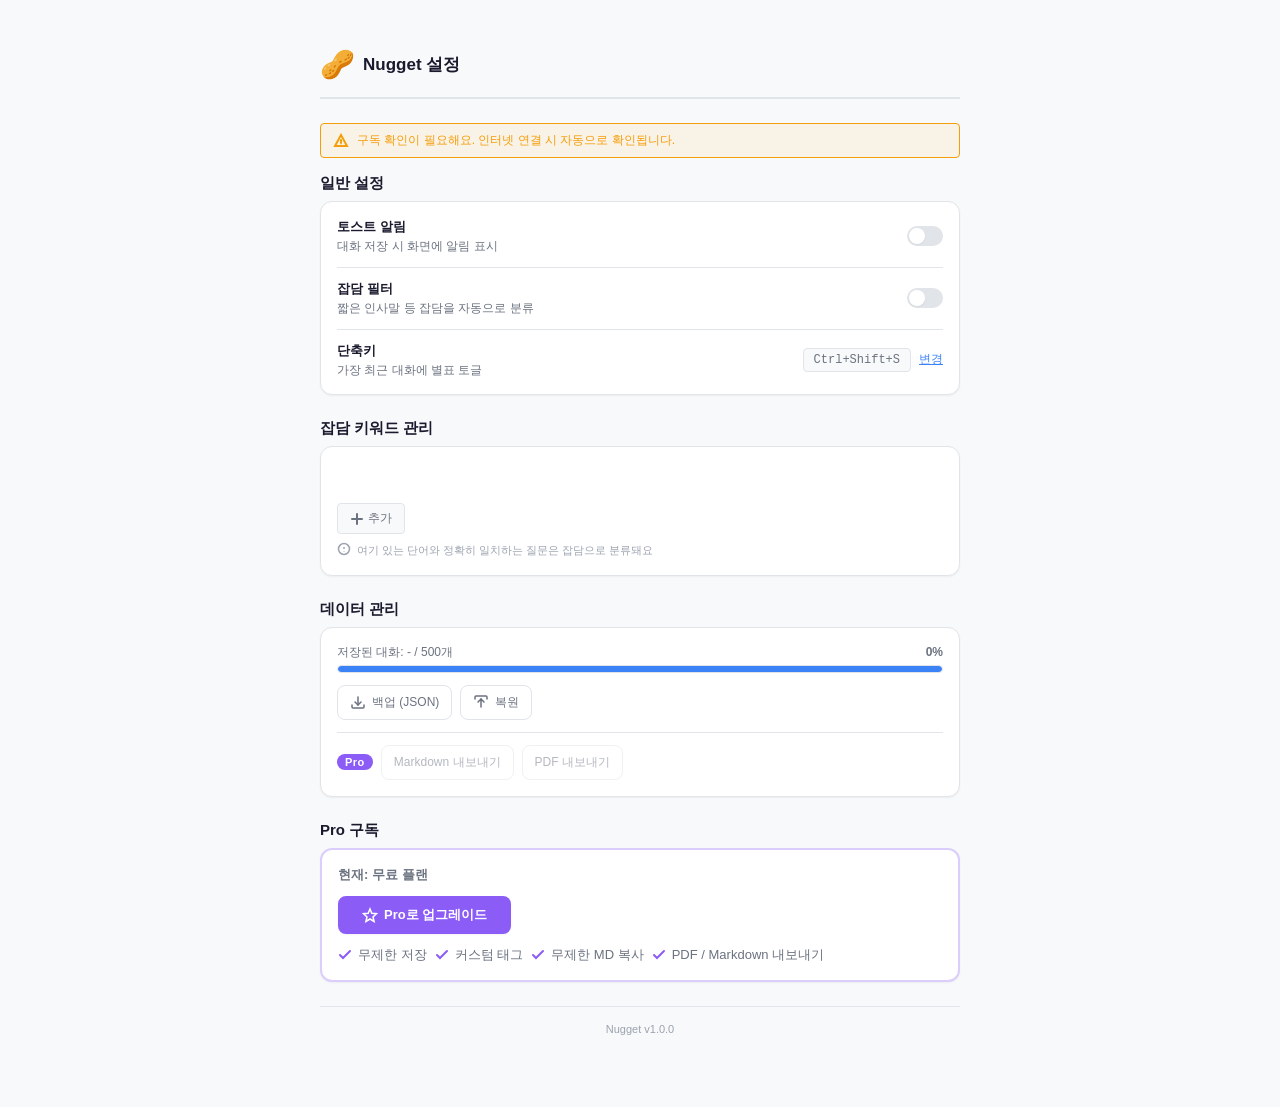
==== nugget/src/options/options.html @ 33e64e1b "DO 3단계 (Backend): Service Worker + Content Scripts + 유틸리티 구현 완료 - nugget/manifest.json: MV3 설정, 권한, " ====
<!DOCTYPE html>
<html lang="ko">
<head>
  <meta charset="UTF-8" />
  <meta name="viewport" content="width=device-width, initial-scale=1.0" />
  <title>Nugget 설정</title>
  <link rel="stylesheet" href="options.css" />
</head>
<body>

  <div class="options-container">

    <!-- 헤더 -->
    <header class="options-header">
      <span class="options-header__icon" aria-hidden="true">🥜</span>
      <h1 class="options-header__title">Nugget 설정</h1>
    </header>

    <!-- Pro 오프라인 배너 (AC-24a) -->
    <div id="pro-verify-banner" class="pro-verify-banner" hidden role="alert">
      <svg width="16" height="16" viewBox="0 0 16 16" fill="none" stroke="currentColor" stroke-width="2" stroke-linecap="round" aria-hidden="true">
        <path d="M8 2L14 13H2L8 2Z"/>
        <line x1="8" y1="7" x2="8" y2="10"/>
        <circle cx="8" cy="12" r="0.5" fill="currentColor" stroke="none"/>
      </svg>
      구독 확인이 필요해요. 인터넷 연결 시 자동으로 확인됩니다.
    </div>

    <!-- ① 일반 설정 -->
    <section class="settings-section" aria-label="일반 설정">
      <h2 class="settings-section__title">일반 설정</h2>
      <div class="settings-card">

        <div class="settings-row">
          <div class="settings-row__label">
            <span class="settings-row__title">토스트 알림</span>
            <span class="settings-row__desc">대화 저장 시 화면에 알림 표시</span>
          </div>
          <label class="toggle-switch" aria-label="토스트 알림 켜기/끄기">
            <input type="checkbox" id="toggle-toast" role="switch" />
            <span class="toggle-switch__track"></span>
          </label>
        </div>

        <div class="settings-divider" aria-hidden="true"></div>

        <div class="settings-row">
          <div class="settings-row__label">
            <span class="settings-row__title">잡담 필터</span>
            <span class="settings-row__desc">짧은 인사말 등 잡담을 자동으로 분류</span>
          </div>
          <label class="toggle-switch" aria-label="잡담 필터 켜기/끄기">
            <input type="checkbox" id="toggle-junk-filter" role="switch" />
            <span class="toggle-switch__track"></span>
          </label>
        </div>

        <div class="settings-divider" aria-hidden="true"></div>

        <div class="settings-row">
          <div class="settings-row__label">
            <span class="settings-row__title">단축키</span>
            <span class="settings-row__desc">가장 최근 대화에 별표 토글</span>
          </div>
          <div class="settings-row__right">
            <kbd class="shortcut-chip" id="shortcut-display">Ctrl+Shift+S</kbd>
            <button class="btn-text-link" id="btn-change-shortcut" title="단축키 변경">변경</button>
          </div>
        </div>

      </div>
    </section>

    <!-- ② 잡담 키워드 관리 (AC-6) -->
    <section class="settings-section" aria-label="잡담 키워드 관리">
      <h2 class="settings-section__title">잡담 키워드 관리</h2>
      <div class="settings-card">
        <div class="keywords-container" id="keywords-container" aria-label="잡담 키워드 목록">
          <!-- 키워드 칩들이 여기에 동적 렌더링 -->
        </div>
        <div class="keywords-add-row">
          <input
            type="text"
            id="keyword-input"
            class="keyword-input"
            placeholder="새 키워드 추가..."
            maxlength="30"
            aria-label="새 잡담 키워드"
            hidden
          />
          <button class="btn-add-keyword" id="btn-add-keyword" aria-label="키워드 추가">
            <svg width="14" height="14" viewBox="0 0 14 14" fill="none" stroke="currentColor" stroke-width="2" stroke-linecap="round" aria-hidden="true">
              <line x1="7" y1="2" x2="7" y2="12"/>
              <line x1="2" y1="7" x2="12" y2="7"/>
            </svg>
            추가
          </button>
        </div>
        <p class="settings-hint">
          <svg width="14" height="14" viewBox="0 0 14 14" fill="none" stroke="currentColor" stroke-width="1.5" aria-hidden="true">
            <circle cx="7" cy="7" r="5.5"/>
            <line x1="7" y1="5" x2="7" y2="7"/>
            <circle cx="7" cy="9.5" r="0.5" fill="currentColor" stroke="none"/>
          </svg>
          여기 있는 단어와 정확히 일치하는 질문은 잡담으로 분류돼요
        </p>
      </div>
    </section>

    <!-- ③ 데이터 관리 (AC-17, AC-18) -->
    <section class="settings-section" aria-label="데이터 관리">
      <h2 class="settings-section__title">데이터 관리</h2>
      <div class="settings-card">
        <!-- 저장 현황 -->
        <div class="storage-info">
          <div class="storage-info__header">
            <span class="storage-info__count" id="storage-count">저장된 대화: - / 500개</span>
            <span class="storage-info__percent" id="storage-percent">0%</span>
          </div>
          <div class="progress-bar" role="progressbar" aria-valuenow="0" aria-valuemin="0" aria-valuemax="100" id="storage-progress-bar">
            <div class="progress-bar__fill" id="storage-progress-fill"></div>
          </div>
        </div>

        <!-- 백업/복원 버튼 -->
        <div class="data-buttons">
          <button class="btn-secondary" id="btn-export-json">
            <svg width="16" height="16" viewBox="0 0 16 16" fill="none" stroke="currentColor" stroke-width="1.5" stroke-linecap="round" aria-hidden="true">
              <path d="M2 11v2a1 1 0 001 1h10a1 1 0 001-1v-2"/>
              <polyline points="5,8 8,11 11,8"/>
              <line x1="8" y1="3" x2="8" y2="11"/>
            </svg>
            백업 (JSON)
          </button>
          <button class="btn-secondary" id="btn-import-json">
            <svg width="16" height="16" viewBox="0 0 16 16" fill="none" stroke="currentColor" stroke-width="1.5" stroke-linecap="round" aria-hidden="true">
              <path d="M2 5v-2a1 1 0 011-1h10a1 1 0 011 1v2"/>
              <polyline points="5,8 8,5 11,8"/>
              <line x1="8" y1="5" x2="8" y2="13"/>
            </svg>
            복원
          </button>
        </div>

        <!-- Pro 전용 내보내기 -->
        <div class="pro-export-row">
          <span class="pro-label">Pro</span>
          <button class="btn-secondary btn-secondary--pro" id="btn-export-md" disabled>
            Markdown 내보내기
          </button>
          <button class="btn-secondary btn-secondary--pro" id="btn-export-pdf" disabled>
            PDF 내보내기
          </button>
        </div>
      </div>
    </section>

    <!-- ④ Pro 구독 (AC-22) -->
    <section class="settings-section" aria-label="Pro 구독">
      <h2 class="settings-section__title">Pro 구독</h2>
      <div class="settings-card pro-card">
        <div class="pro-status" id="pro-status">
          <span class="pro-status__plan" id="pro-plan-label">현재: 무료 플랜</span>
        </div>
        <!-- 무료 사용자에게 표시 -->
        <div id="upgrade-section">
          <button class="btn-pro-upgrade" id="btn-pro-upgrade">
            <svg width="16" height="16" viewBox="0 0 16 16" fill="none" stroke="currentColor" stroke-width="1.5" aria-hidden="true">
              <polygon points="8,2 9.8,6.2 14.5,6.7 11,9.9 12.1,14.5 8,12 3.9,14.5 5,9.9 1.5,6.7 6.2,6.2"/>
            </svg>
            Pro로 업그레이드
          </button>
          <ul class="pro-benefits">
            <li class="pro-benefit-item">
              <svg width="14" height="14" viewBox="0 0 14 14" fill="none" stroke="var(--color-pro)" stroke-width="2" stroke-linecap="round" aria-hidden="true"><polyline points="2,7 5,10 12,3"/></svg>
              무제한 저장
            </li>
            <li class="pro-benefit-item">
              <svg width="14" height="14" viewBox="0 0 14 14" fill="none" stroke="var(--color-pro)" stroke-width="2" stroke-linecap="round" aria-hidden="true"><polyline points="2,7 5,10 12,3"/></svg>
              커스텀 태그
            </li>
            <li class="pro-benefit-item">
              <svg width="14" height="14" viewBox="0 0 14 14" fill="none" stroke="var(--color-pro)" stroke-width="2" stroke-linecap="round" aria-hidden="true"><polyline points="2,7 5,10 12,3"/></svg>
              무제한 MD 복사
            </li>
            <li class="pro-benefit-item">
              <svg width="14" height="14" viewBox="0 0 14 14" fill="none" stroke="var(--color-pro)" stroke-width="2" stroke-linecap="round" aria-hidden="true"><polyline points="2,7 5,10 12,3"/></svg>
              PDF / Markdown 내보내기
            </li>
          </ul>
        </div>
        <!-- Pro 사용자에게 표시 -->
        <div id="pro-active-section" hidden>
          <p class="pro-active-msg">
            <svg width="16" height="16" viewBox="0 0 16 16" fill="none" stroke="var(--color-pro)" stroke-width="2" stroke-linecap="round" aria-hidden="true"><polyline points="3,8 6,12 13,4"/></svg>
            Pro 구독이 활성 상태예요. 모든 기능을 제한 없이 사용할 수 있어요.
          </p>
        </div>
      </div>
    </section>

    <!-- 버전 정보 -->
    <footer class="options-footer">
      <span id="version-info">Nugget v1.0.0</span>
    </footer>

  </div>

  <!-- 숨겨진 파일 입력 (복원용) -->
  <input type="file" id="import-file-input" accept=".json" hidden aria-hidden="true" />

  <!-- 인앱 토스트 -->
  <div id="options-toast" class="options-toast" hidden role="status" aria-live="polite"></div>

  <!-- 모달: 파일 에러 -->
  <div id="modal-overlay" class="modal-overlay" hidden>
    <div class="modal" role="dialog" aria-modal="true" aria-labelledby="modal-title">
      <h2 id="modal-title" class="modal__title">파일을 읽을 수 없어요</h2>
      <p class="modal__body" id="modal-body">Nugget JSON 백업 파일인지 확인해 주세요.</p>
      <div class="modal__actions">
        <button class="btn-primary" id="btn-modal-close">확인</button>
      </div>
    </div>
  </div>

  <script src="options.js"></script>
</body>
</html>
---- nugget/src/options/options.css ----
/* =============================================
   Nugget Options CSS
   ui_design.md 기반 구현
   ============================================= */

:root {
  --nugget-primary: #F5A623;
  --nugget-primary-dark: #D4891A;
  --nugget-primary-light: #FFF3DC;
  --color-claude: #7C3AED;
  --color-chatgpt: #10A37F;
  --color-gemini: #4285F4;
  --bg-primary: #FFFFFF;
  --bg-surface: #F8F9FA;
  --bg-surface-hover: #F1F3F5;
  --border-default: #E1E4E8;
  --text-primary: #1A1A2E;
  --text-secondary: #6B7280;
  --text-tertiary: #9CA3AF;
  --color-success: #22C55E;
  --color-warning: #F59E0B;
  --color-error: #EF4444;
  --color-info: #3B82F6;
  --color-pro: #8B5CF6;
  --space-xs: 4px;
  --space-sm: 8px;
  --space-md: 12px;
  --space-lg: 16px;
  --space-xl: 24px;
  --space-2xl: 32px;
  --radius-sm: 4px;
  --radius-md: 8px;
  --radius-lg: 12px;
  --radius-full: 9999px;
  --font-family: -apple-system, BlinkMacSystemFont, 'Segoe UI', Roboto, sans-serif;
  --font-size-xs: 11px;
  --font-size-sm: 12px;
  --font-size-md: 13px;
  --font-size-lg: 15px;
  --font-size-xl: 17px;
  --shadow-sm: 0 1px 2px rgba(0,0,0,0.05);
  --shadow-md: 0 2px 8px rgba(0,0,0,0.1);
  --shadow-lg: 0 4px 16px rgba(0,0,0,0.12);
  --transition-fast: 150ms ease;
  --transition-normal: 250ms ease;
}

@media (prefers-reduced-motion: reduce) {
  *, *::before, *::after {
    animation-duration: 0.01ms !important;
    transition-duration: 0.01ms !important;
  }
}

*, *::before, *::after {
  box-sizing: border-box;
  margin: 0;
  padding: 0;
}

body {
  font-family: var(--font-family);
  font-size: var(--font-size-md);
  color: var(--text-primary);
  background: var(--bg-surface);
  min-height: 100vh;
  padding: var(--space-lg);
}

:focus-visible {
  outline: 2px solid var(--nugget-primary);
  outline-offset: 2px;
}

/* =============================================
   컨테이너
   ============================================= */

.options-container {
  width: 100%;
  max-width: 640px;
  margin: 0 auto;
  padding-bottom: var(--space-xl);
}

@media (min-width: 768px) {
  body {
    padding: var(--space-2xl);
  }
}

@media (min-width: 1024px) {
  body {
    padding: 48px;
  }
}

/* =============================================
   헤더
   ============================================= */

.options-header {
  display: flex;
  align-items: center;
  gap: var(--space-sm);
  margin-bottom: var(--space-xl);
  padding-bottom: var(--space-lg);
  border-bottom: 2px solid var(--border-default);
}

.options-header__icon {
  font-size: 28px;
}

.options-header__title {
  font-size: var(--font-size-xl);
  font-weight: 700;
  color: var(--text-primary);
}

/* =============================================
   Pro 오프라인 배너 (AC-24a)
   ============================================= */

.pro-verify-banner {
  display: flex;
  align-items: center;
  gap: var(--space-sm);
  background: rgba(245, 158, 11, 0.08);
  border: 1px solid var(--color-warning);
  border-radius: var(--radius-sm);
  padding: var(--space-sm) var(--space-md);
  margin-bottom: var(--space-lg);
  font-size: var(--font-size-sm);
  color: var(--color-warning);
}

/* =============================================
   섹션
   ============================================= */

.settings-section {
  margin-bottom: var(--space-xl);
}

.settings-section__title {
  font-size: var(--font-size-lg);
  font-weight: 600;
  color: var(--text-primary);
  margin-bottom: var(--space-sm);
}

.settings-card {
  background: var(--bg-primary);
  border: 1px solid var(--border-default);
  border-radius: var(--radius-lg);
  box-shadow: var(--shadow-sm);
  padding: var(--space-lg);
}

.settings-divider {
  height: 1px;
  background: var(--border-default);
  margin: var(--space-md) 0;
}

/* =============================================
   설정 행
   ============================================= */

.settings-row {
  display: flex;
  align-items: center;
  justify-content: space-between;
  gap: var(--space-md);
}

.settings-row__label {
  flex: 1;
  min-width: 0;
}

.settings-row__title {
  display: block;
  font-size: var(--font-size-md);
  font-weight: 600;
  color: var(--text-primary);
  margin-bottom: 2px;
}

.settings-row__desc {
  display: block;
  font-size: var(--font-size-sm);
  color: var(--text-secondary);
  line-height: 1.4;
}

.settings-row__right {
  display: flex;
  align-items: center;
  gap: var(--space-sm);
  flex-shrink: 0;
}

/* =============================================
   토글 스위치 (ui_design.md 7.2)
   ============================================= */

.toggle-switch {
  position: relative;
  display: inline-block;
  width: 36px;
  height: 20px;
  cursor: pointer;
  flex-shrink: 0;
}

.toggle-switch input {
  opacity: 0;
  width: 0;
  height: 0;
  position: absolute;
}

.toggle-switch__track {
  position: absolute;
  inset: 0;
  background: var(--border-default);
  border-radius: var(--radius-full);
  transition: background var(--transition-fast);
}

.toggle-switch__track::after {
  content: '';
  position: absolute;
  width: 16px;
  height: 16px;
  left: 2px;
  top: 2px;
  background: white;
  border-radius: 50%;
  box-shadow: var(--shadow-sm);
  transition: transform var(--transition-fast);
}

.toggle-switch input:checked + .toggle-switch__track {
  background: var(--nugget-primary);
}

.toggle-switch input:checked + .toggle-switch__track::after {
  transform: translateX(16px);
}

/* 포커스 링 */
.toggle-switch input:focus-visible + .toggle-switch__track {
  outline: 2px solid var(--nugget-primary);
  outline-offset: 2px;
}

/* =============================================
   단축키 표시
   ============================================= */

.shortcut-chip {
  display: inline-flex;
  align-items: center;
  padding: 4px 10px;
  border: 1px solid var(--border-default);
  border-radius: var(--radius-sm);
  background: var(--bg-surface);
  font-family: monospace;
  font-size: var(--font-size-sm);
  color: var(--text-secondary);
}

.btn-text-link {
  background: none;
  border: none;
  color: var(--color-info);
  font-size: var(--font-size-sm);
  font-family: var(--font-family);
  cursor: pointer;
  text-decoration: underline;
}

.btn-text-link:hover {
  color: #1d4ed8;
}

/* =============================================
   잡담 키워드 관리 (AC-6)
   ============================================= */

.keywords-container {
  display: flex;
  flex-wrap: wrap;
  gap: 6px;
  margin-bottom: var(--space-sm);
  min-height: 32px;
}

.keyword-chip {
  display: inline-flex;
  align-items: center;
  gap: 4px;
  padding: 4px 10px;
  border: 1px solid var(--border-default);
  border-radius: var(--radius-full);
  background: var(--bg-surface);
  color: var(--text-secondary);
  font-size: var(--font-size-xs);
  font-weight: 500;
  font-family: var(--font-family);
  transition: all var(--transition-fast);
}

.keyword-chip:hover {
  border-color: var(--color-error);
  color: var(--color-error);
}

.keyword-chip__delete {
  display: none;
  background: none;
  border: none;
  padding: 0;
  cursor: pointer;
  color: inherit;
  line-height: 0;
}

.keyword-chip:hover .keyword-chip__delete {
  display: inline-flex;
}

.keywords-add-row {
  display: flex;
  align-items: center;
  gap: var(--space-sm);
  margin-bottom: var(--space-sm);
}

.keyword-input {
  flex: 1;
  border: 1px solid var(--border-default);
  border-radius: var(--radius-sm);
  padding: 6px var(--space-sm);
  font-size: var(--font-size-sm);
  font-family: var(--font-family);
  color: var(--text-primary);
  background: var(--bg-surface);
  outline: none;
  transition: border-color var(--transition-fast);
}

.keyword-input:focus {
  border-color: var(--nugget-primary);
}

.btn-add-keyword {
  display: inline-flex;
  align-items: center;
  gap: 4px;
  padding: 6px var(--space-md);
  border: 1px solid var(--border-default);
  border-radius: var(--radius-sm);
  background: var(--bg-surface);
  color: var(--text-secondary);
  font-size: var(--font-size-sm);
  font-family: var(--font-family);
  cursor: pointer;
  transition: all var(--transition-fast);
}

.btn-add-keyword:hover {
  border-color: var(--nugget-primary);
  color: var(--nugget-primary-dark);
  background: var(--nugget-primary-light);
}

.settings-hint {
  display: flex;
  align-items: flex-start;
  gap: 6px;
  font-size: var(--font-size-xs);
  color: var(--text-tertiary);
  line-height: 1.5;
}

/* =============================================
   데이터 관리
   ============================================= */

.storage-info {
  margin-bottom: var(--space-md);
}

.storage-info__header {
  display: flex;
  justify-content: space-between;
  align-items: baseline;
  margin-bottom: var(--space-xs);
}

.storage-info__count {
  font-size: var(--font-size-sm);
  color: var(--text-secondary);
}

.storage-info__percent {
  font-size: var(--font-size-sm);
  font-weight: 600;
  color: var(--text-secondary);
}

/* 프로그레스 바 (ui_design.md 3.2.3) */
.progress-bar {
  height: 8px;
  border-radius: var(--radius-full);
  background: var(--bg-surface);
  border: 1px solid var(--border-default);
  overflow: hidden;
}

.progress-bar__fill {
  height: 100%;
  border-radius: var(--radius-full);
  background: var(--color-info);
  transition: width var(--transition-normal), background var(--transition-normal);
}

/* 0~79%: info, 80~99%: warning, 100%: error */
.progress-bar__fill--warning { background: var(--color-warning); }
.progress-bar__fill--error   { background: var(--color-error); }

.data-buttons {
  display: flex;
  gap: var(--space-sm);
  flex-wrap: wrap;
  margin-bottom: var(--space-md);
}

.pro-export-row {
  display: flex;
  align-items: center;
  gap: var(--space-sm);
  flex-wrap: wrap;
  padding-top: var(--space-md);
  border-top: 1px solid var(--border-default);
}

.pro-label {
  display: inline-flex;
  align-items: center;
  padding: 2px 8px;
  border-radius: var(--radius-full);
  background: var(--color-pro);
  color: white;
  font-size: var(--font-size-xs);
  font-weight: 700;
  letter-spacing: 0.5px;
}

/* =============================================
   버튼
   ============================================= */

.btn-secondary {
  display: inline-flex;
  align-items: center;
  gap: 6px;
  padding: 8px var(--space-md);
  border: 1px solid var(--border-default);
  border-radius: var(--radius-md);
  background: var(--bg-primary);
  color: var(--text-secondary);
  font-size: var(--font-size-sm);
  font-family: var(--font-family);
  cursor: pointer;
  transition: all var(--transition-fast);
}

.btn-secondary:hover:not(:disabled) {
  border-color: var(--text-secondary);
  color: var(--text-primary);
  background: var(--bg-surface);
}

.btn-secondary:disabled {
  opacity: 0.5;
  cursor: not-allowed;
}

.btn-secondary--pro:not(:disabled) {
  border-color: rgba(139, 92, 246, 0.4);
  color: var(--color-pro);
}

.btn-secondary--pro:not(:disabled):hover {
  background: rgba(139, 92, 246, 0.05);
  border-color: var(--color-pro);
}

.btn-primary {
  padding: 8px var(--space-lg);
  border: none;
  border-radius: var(--radius-md);
  background: var(--nugget-primary);
  color: white;
  font-size: var(--font-size-md);
  font-weight: 600;
  font-family: var(--font-family);
  cursor: pointer;
  transition: filter var(--transition-fast);
}

.btn-primary:hover {
  filter: brightness(0.95);
}

/* =============================================
   Pro 구독 카드
   ============================================= */

.pro-card {
  border: 2px solid rgba(139, 92, 246, 0.3);
}

.pro-status {
  margin-bottom: var(--space-md);
}

.pro-status__plan {
  font-size: var(--font-size-md);
  font-weight: 600;
  color: var(--text-secondary);
}

.pro-status__plan.is-pro {
  color: var(--color-pro);
}

.btn-pro-upgrade {
  display: inline-flex;
  align-items: center;
  gap: 6px;
  padding: 10px var(--space-xl);
  border: none;
  border-radius: var(--radius-md);
  background: var(--color-pro);
  color: white;
  font-size: var(--font-size-md);
  font-weight: 600;
  font-family: var(--font-family);
  cursor: pointer;
  box-shadow: var(--shadow-sm);
  transition: filter var(--transition-fast);
  margin-bottom: var(--space-md);
}

.btn-pro-upgrade:hover {
  filter: brightness(0.95);
}

.pro-benefits {
  list-style: none;
  display: flex;
  flex-wrap: wrap;
  gap: var(--space-sm);
}

.pro-benefit-item {
  display: flex;
  align-items: center;
  gap: 6px;
  font-size: var(--font-size-md);
  color: var(--text-secondary);
}

.pro-active-msg {
  display: flex;
  align-items: center;
  gap: var(--space-sm);
  font-size: var(--font-size-md);
  color: var(--color-pro);
  font-weight: 500;
}

/* =============================================
   Footer
   ============================================= */

.options-footer {
  text-align: center;
  color: var(--text-tertiary);
  font-size: var(--font-size-xs);
  padding-top: var(--space-lg);
  border-top: 1px solid var(--border-default);
}

/* =============================================
   토스트
   ============================================= */

.options-toast {
  position: fixed;
  bottom: 24px;
  left: 50%;
  transform: translateX(-50%);
  padding: var(--space-sm) var(--space-lg);
  border-radius: var(--radius-full);
  background: var(--color-success);
  color: white;
  font-size: var(--font-size-md);
  font-weight: 500;
  box-shadow: var(--shadow-md);
  z-index: 200;
  white-space: nowrap;
  pointer-events: none;
  opacity: 0;
  transition: opacity var(--transition-normal);
}

.options-toast.show {
  opacity: 1;
}

.options-toast.toast-error {
  background: var(--color-error);
}

/* =============================================
   모달
   ============================================= */

.modal-overlay {
  position: fixed;
  inset: 0;
  background: rgba(0, 0, 0, 0.4);
  display: flex;
  align-items: center;
  justify-content: center;
  z-index: 500;
  animation: fadeInOverlay 200ms ease;
}

.modal-overlay[hidden] {
  display: none;
}

@keyframes fadeInOverlay {
  from { opacity: 0; }
  to { opacity: 1; }
}

.modal {
  background: var(--bg-primary);
  border-radius: var(--radius-lg);
  box-shadow: var(--shadow-lg);
  width: 480px;
  max-width: calc(100vw - var(--space-xl));
  padding: var(--space-xl);
  animation: scaleInModal 200ms ease;
}

@keyframes scaleInModal {
  from { transform: scale(0.95); opacity: 0; }
  to { transform: scale(1); opacity: 1; }
}

.modal__title {
  font-size: var(--font-size-lg);
  font-weight: 700;
  color: var(--text-primary);
  margin-bottom: var(--space-sm);
}

.modal__body {
  font-size: var(--font-size-md);
  color: var(--text-secondary);
  line-height: 1.5;
  margin-bottom: var(--space-lg);
}

.modal__actions {
  display: flex;
  justify-content: flex-end;
}

/* 스피너 */
.spinner {
  display: inline-block;
  width: 14px;
  height: 14px;
  border: 2px solid rgba(255,255,255,0.3);
  border-top-color: currentColor;
  border-radius: 50%;
  animation: spin 0.6s linear infinite;
}

@keyframes spin {
  to { transform: rotate(360deg); }
}
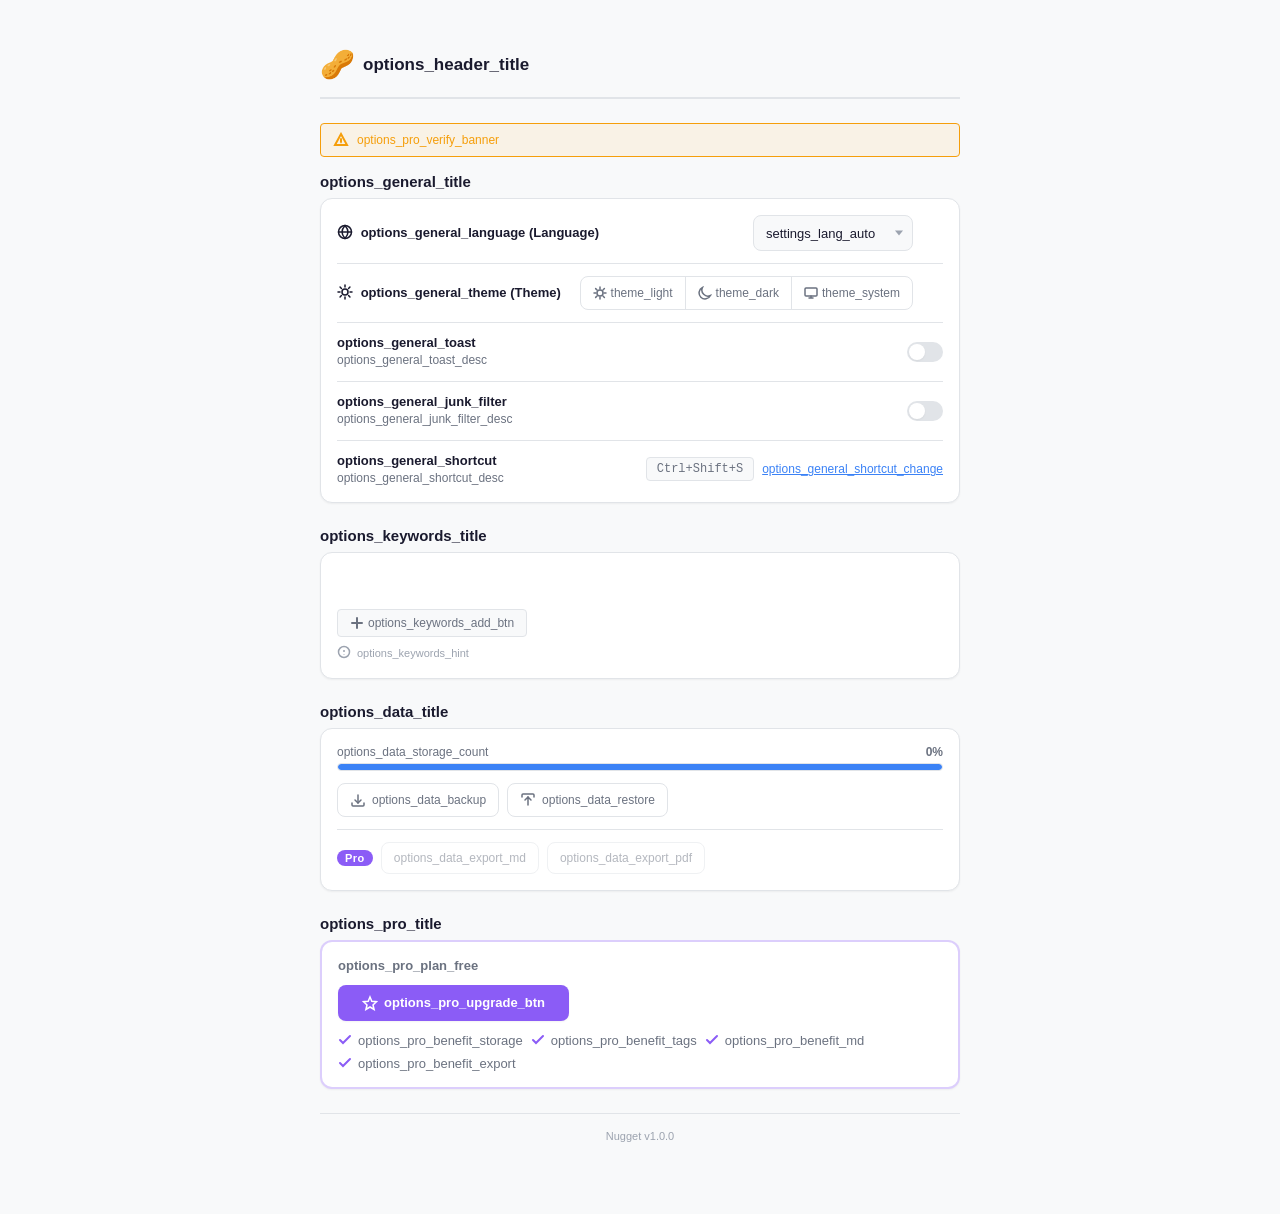
==== commit 546fa209: "DO 2단계 (진행중): Backend + Frontend v1.1 추가 변경사항 - background.js: API_CAPTURE, 원격 셀렉터, i18n/theme 설정 핸들" ====
--- a/nugget/src/options/options.html
+++ b/nugget/src/options/options.html
@@ -13,7 +13,7 @@
     <!-- 헤더 -->
     <header class="options-header">
       <span class="options-header__icon" aria-hidden="true">🥜</span>
-      <h1 class="options-header__title">Nugget 설정</h1>
+      <h1 class="options-header__title" data-i18n="options_header_title">Nugget 설정</h1>
     </header>
 
     <!-- Pro 오프라인 배너 (AC-24a) -->
@@ -23,20 +23,91 @@
         <line x1="8" y1="7" x2="8" y2="10"/>
         <circle cx="8" cy="12" r="0.5" fill="currentColor" stroke="none"/>
       </svg>
-      구독 확인이 필요해요. 인터넷 연결 시 자동으로 확인됩니다.
+      <span data-i18n="options_pro_verify_banner">구독 확인이 필요해요. 인터넷 연결 시 자동으로 확인됩니다.</span>
     </div>
 
     <!-- ① 일반 설정 -->
-    <section class="settings-section" aria-label="일반 설정">
-      <h2 class="settings-section__title">일반 설정</h2>
+    <section class="settings-section" data-i18n-aria="options_general_title" aria-label="일반 설정">
+      <h2 class="settings-section__title" data-i18n="options_general_title">일반 설정</h2>
       <div class="settings-card">
 
+        <!-- [v1.1] 언어 선택 -->
+        <div class="settings-row" id="row-language">
+          <div class="settings-row__label">
+            <span class="settings-row__title">
+              <svg width="16" height="16" viewBox="0 0 16 16" fill="none" stroke="currentColor" stroke-width="1.5" stroke-linecap="round" aria-hidden="true" style="vertical-align:-3px;margin-right:4px;">
+                <circle cx="8" cy="8" r="6.5"/>
+                <path d="M8 1.5C8 1.5 5 5 5 8s3 6.5 3 6.5M8 1.5C8 1.5 11 5 11 8s-3 6.5-3 6.5M1.5 8h13"/>
+              </svg>
+              <span data-i18n="options_general_language">언어</span>
+              <span class="setting-label__sub">(Language)</span>
+            </span>
+          </div>
+          <div class="settings-row__right" style="display:flex;align-items:center;gap:8px;">
+            <div class="language-select-wrap">
+              <select id="select-language" class="language-select" aria-label="언어 선택">
+                <option value="auto" data-i18n="settings_lang_auto">자동 (브라우저 언어)</option>
+                <option value="ko">한국어</option>
+                <option value="en">English</option>
+              </select>
+            </div>
+            <span class="setting-saved-indicator" id="lang-saved-indicator" aria-live="polite">
+              <svg width="14" height="14" viewBox="0 0 14 14" fill="none" stroke="currentColor" stroke-width="2" stroke-linecap="round" aria-hidden="true"><polyline points="2,7 5,10 12,3"/></svg>
+            </span>
+          </div>
+        </div>
+
+        <div class="settings-divider" aria-hidden="true"></div>
+
+        <!-- [v1.1] 테마 선택 -->
+        <div class="settings-row" id="row-theme">
+          <div class="settings-row__label">
+            <span class="settings-row__title">
+              <svg width="16" height="16" viewBox="0 0 16 16" fill="none" stroke="currentColor" stroke-width="1.5" stroke-linecap="round" aria-hidden="true" style="vertical-align:-3px;margin-right:4px;">
+                <circle cx="8" cy="8" r="3"/>
+                <path d="M8 1v2M8 13v2M1 8h2M13 8h2M3.05 3.05l1.41 1.41M11.54 11.54l1.41 1.41M3.05 12.95l1.41-1.41M11.54 4.46l1.41-1.41"/>
+              </svg>
+              <span data-i18n="options_general_theme">테마</span>
+              <span class="setting-label__sub">(Theme)</span>
+            </span>
+          </div>
+          <div class="settings-row__right" style="display:flex;align-items:center;gap:8px;">
+            <div class="theme-selector" role="group" aria-label="테마 선택">
+              <button class="theme-selector__btn" id="btn-theme-light" data-theme-value="light" aria-pressed="false">
+                <svg width="14" height="14" viewBox="0 0 14 14" fill="none" stroke="currentColor" stroke-width="1.5" stroke-linecap="round" aria-hidden="true">
+                  <circle cx="7" cy="7" r="3"/>
+                  <path d="M7 1v2M7 11v2M1 7h2M11 7h2M2.64 2.64l1.41 1.41M10 10l1.41 1.41M2.64 11.36l1.41-1.41M10 4l1.41-1.41"/>
+                </svg>
+                <span data-i18n="theme_light">라이트</span>
+              </button>
+              <button class="theme-selector__btn" id="btn-theme-dark" data-theme-value="dark" aria-pressed="false">
+                <svg width="14" height="14" viewBox="0 0 14 14" fill="none" stroke="currentColor" stroke-width="1.5" stroke-linecap="round" aria-hidden="true">
+                  <path d="M12.5 9.5A6 6 0 014.5 1.5a6 6 0 108 8z"/>
+                </svg>
+                <span data-i18n="theme_dark">다크</span>
+              </button>
+              <button class="theme-selector__btn" id="btn-theme-system" data-theme-value="system" aria-pressed="false">
+                <svg width="14" height="14" viewBox="0 0 14 14" fill="none" stroke="currentColor" stroke-width="1.5" stroke-linecap="round" aria-hidden="true">
+                  <rect x="1" y="2" width="12" height="8" rx="1"/>
+                  <path d="M5 12h4M7 10v2"/>
+                </svg>
+                <span data-i18n="theme_system">시스템</span>
+              </button>
+            </div>
+            <span class="setting-saved-indicator" id="theme-saved-indicator" aria-live="polite">
+              <svg width="14" height="14" viewBox="0 0 14 14" fill="none" stroke="currentColor" stroke-width="2" stroke-linecap="round" aria-hidden="true"><polyline points="2,7 5,10 12,3"/></svg>
+            </span>
+          </div>
+        </div>
+
+        <div class="settings-divider" aria-hidden="true"></div>
+
         <div class="settings-row">
           <div class="settings-row__label">
-            <span class="settings-row__title">토스트 알림</span>
-            <span class="settings-row__desc">대화 저장 시 화면에 알림 표시</span>
-          </div>
-          <label class="toggle-switch" aria-label="토스트 알림 켜기/끄기">
+            <span class="settings-row__title" data-i18n="options_general_toast">토스트 알림</span>
+            <span class="settings-row__desc" data-i18n="options_general_toast_desc">대화 저장 시 화면에 알림 표시</span>
+          </div>
+          <label class="toggle-switch" data-i18n-aria="options_general_toast_aria" aria-label="토스트 알림 켜기/끄기">
             <input type="checkbox" id="toggle-toast" role="switch" />
             <span class="toggle-switch__track"></span>
           </label>
@@ -46,10 +117,10 @@
 
         <div class="settings-row">
           <div class="settings-row__label">
-            <span class="settings-row__title">잡담 필터</span>
-            <span class="settings-row__desc">짧은 인사말 등 잡담을 자동으로 분류</span>
-          </div>
-          <label class="toggle-switch" aria-label="잡담 필터 켜기/끄기">
+            <span class="settings-row__title" data-i18n="options_general_junk_filter">잡담 필터</span>
+            <span class="settings-row__desc" data-i18n="options_general_junk_filter_desc">짧은 인사말 등 잡담을 자동으로 분류</span>
+          </div>
+          <label class="toggle-switch" data-i18n-aria="options_general_junk_filter_aria" aria-label="잡담 필터 켜기/끄기">
             <input type="checkbox" id="toggle-junk-filter" role="switch" />
             <span class="toggle-switch__track"></span>
           </label>
@@ -59,12 +130,12 @@
 
         <div class="settings-row">
           <div class="settings-row__label">
-            <span class="settings-row__title">단축키</span>
-            <span class="settings-row__desc">가장 최근 대화에 별표 토글</span>
+            <span class="settings-row__title" data-i18n="options_general_shortcut">단축키</span>
+            <span class="settings-row__desc" data-i18n="options_general_shortcut_desc">가장 최근 대화에 별표 토글</span>
           </div>
           <div class="settings-row__right">
             <kbd class="shortcut-chip" id="shortcut-display">Ctrl+Shift+S</kbd>
-            <button class="btn-text-link" id="btn-change-shortcut" title="단축키 변경">변경</button>
+            <button class="btn-text-link" id="btn-change-shortcut" data-i18n-title="options_general_shortcut_change" title="단축키 변경" data-i18n="options_general_shortcut_change">변경</button>
           </div>
         </div>
 
@@ -72,10 +143,10 @@
     </section>
 
     <!-- ② 잡담 키워드 관리 (AC-6) -->
-    <section class="settings-section" aria-label="잡담 키워드 관리">
-      <h2 class="settings-section__title">잡담 키워드 관리</h2>
+    <section class="settings-section" data-i18n-aria="options_keywords_title" aria-label="잡담 키워드 관리">
+      <h2 class="settings-section__title" data-i18n="options_keywords_title">잡담 키워드 관리</h2>
       <div class="settings-card">
-        <div class="keywords-container" id="keywords-container" aria-label="잡담 키워드 목록">
+        <div class="keywords-container" id="keywords-container" data-i18n-aria="options_keywords_container_aria" aria-label="잡담 키워드 목록">
           <!-- 키워드 칩들이 여기에 동적 렌더링 -->
         </div>
         <div class="keywords-add-row">
@@ -87,13 +158,14 @@
             maxlength="30"
             aria-label="새 잡담 키워드"
             hidden
+            data-i18n-placeholder="options_keywords_add_placeholder"
           />
           <button class="btn-add-keyword" id="btn-add-keyword" aria-label="키워드 추가">
             <svg width="14" height="14" viewBox="0 0 14 14" fill="none" stroke="currentColor" stroke-width="2" stroke-linecap="round" aria-hidden="true">
               <line x1="7" y1="2" x2="7" y2="12"/>
               <line x1="2" y1="7" x2="12" y2="7"/>
             </svg>
-            추가
+            <span data-i18n="options_keywords_add_btn">추가</span>
           </button>
         </div>
         <p class="settings-hint">
@@ -102,19 +174,19 @@
             <line x1="7" y1="5" x2="7" y2="7"/>
             <circle cx="7" cy="9.5" r="0.5" fill="currentColor" stroke="none"/>
           </svg>
-          여기 있는 단어와 정확히 일치하는 질문은 잡담으로 분류돼요
+          <span data-i18n="options_keywords_hint">여기 있는 단어와 정확히 일치하는 질문은 잡담으로 분류돼요</span>
         </p>
       </div>
     </section>
 
     <!-- ③ 데이터 관리 (AC-17, AC-18) -->
-    <section class="settings-section" aria-label="데이터 관리">
-      <h2 class="settings-section__title">데이터 관리</h2>
+    <section class="settings-section" data-i18n-aria="options_data_title" aria-label="데이터 관리">
+      <h2 class="settings-section__title" data-i18n="options_data_title">데이터 관리</h2>
       <div class="settings-card">
         <!-- 저장 현황 -->
         <div class="storage-info">
           <div class="storage-info__header">
-            <span class="storage-info__count" id="storage-count">저장된 대화: - / 500개</span>
+            <span class="storage-info__count" id="storage-count" data-i18n="options_data_storage_count">저장된 대화: - / 500개</span>
             <span class="storage-info__percent" id="storage-percent">0%</span>
           </div>
           <div class="progress-bar" role="progressbar" aria-valuenow="0" aria-valuemin="0" aria-valuemax="100" id="storage-progress-bar">
@@ -130,7 +202,7 @@
               <polyline points="5,8 8,11 11,8"/>
               <line x1="8" y1="3" x2="8" y2="11"/>
             </svg>
-            백업 (JSON)
+            <span data-i18n="options_data_backup">백업 (JSON)</span>
           </button>
           <button class="btn-secondary" id="btn-import-json">
             <svg width="16" height="16" viewBox="0 0 16 16" fill="none" stroke="currentColor" stroke-width="1.5" stroke-linecap="round" aria-hidden="true">
@@ -138,7 +210,7 @@
               <polyline points="5,8 8,5 11,8"/>
               <line x1="8" y1="5" x2="8" y2="13"/>
             </svg>
-            복원
+            <span data-i18n="options_data_restore">복원</span>
           </button>
         </div>
 
@@ -146,21 +218,21 @@
         <div class="pro-export-row">
           <span class="pro-label">Pro</span>
           <button class="btn-secondary btn-secondary--pro" id="btn-export-md" disabled>
-            Markdown 내보내기
+            <span data-i18n="options_data_export_md">Markdown 내보내기</span>
           </button>
           <button class="btn-secondary btn-secondary--pro" id="btn-export-pdf" disabled>
-            PDF 내보내기
+            <span data-i18n="options_data_export_pdf">PDF 내보내기</span>
           </button>
         </div>
       </div>
     </section>
 
     <!-- ④ Pro 구독 (AC-22) -->
-    <section class="settings-section" aria-label="Pro 구독">
-      <h2 class="settings-section__title">Pro 구독</h2>
+    <section class="settings-section" data-i18n-aria="options_pro_title" aria-label="Pro 구독">
+      <h2 class="settings-section__title" data-i18n="options_pro_title">Pro 구독</h2>
       <div class="settings-card pro-card">
         <div class="pro-status" id="pro-status">
-          <span class="pro-status__plan" id="pro-plan-label">현재: 무료 플랜</span>
+          <span class="pro-status__plan" id="pro-plan-label" data-i18n="options_pro_plan_free">현재: 무료 플랜</span>
         </div>
         <!-- 무료 사용자에게 표시 -->
         <div id="upgrade-section">
@@ -168,24 +240,24 @@
             <svg width="16" height="16" viewBox="0 0 16 16" fill="none" stroke="currentColor" stroke-width="1.5" aria-hidden="true">
               <polygon points="8,2 9.8,6.2 14.5,6.7 11,9.9 12.1,14.5 8,12 3.9,14.5 5,9.9 1.5,6.7 6.2,6.2"/>
             </svg>
-            Pro로 업그레이드
+            <span data-i18n="options_pro_upgrade_btn">Pro로 업그레이드</span>
           </button>
           <ul class="pro-benefits">
             <li class="pro-benefit-item">
               <svg width="14" height="14" viewBox="0 0 14 14" fill="none" stroke="var(--color-pro)" stroke-width="2" stroke-linecap="round" aria-hidden="true"><polyline points="2,7 5,10 12,3"/></svg>
-              무제한 저장
+              <span data-i18n="options_pro_benefit_storage">무제한 저장</span>
             </li>
             <li class="pro-benefit-item">
               <svg width="14" height="14" viewBox="0 0 14 14" fill="none" stroke="var(--color-pro)" stroke-width="2" stroke-linecap="round" aria-hidden="true"><polyline points="2,7 5,10 12,3"/></svg>
-              커스텀 태그
+              <span data-i18n="options_pro_benefit_tags">커스텀 태그</span>
             </li>
             <li class="pro-benefit-item">
               <svg width="14" height="14" viewBox="0 0 14 14" fill="none" stroke="var(--color-pro)" stroke-width="2" stroke-linecap="round" aria-hidden="true"><polyline points="2,7 5,10 12,3"/></svg>
-              무제한 MD 복사
+              <span data-i18n="options_pro_benefit_md">무제한 MD 복사</span>
             </li>
             <li class="pro-benefit-item">
               <svg width="14" height="14" viewBox="0 0 14 14" fill="none" stroke="var(--color-pro)" stroke-width="2" stroke-linecap="round" aria-hidden="true"><polyline points="2,7 5,10 12,3"/></svg>
-              PDF / Markdown 내보내기
+              <span data-i18n="options_pro_benefit_export">PDF / Markdown 내보내기</span>
             </li>
           </ul>
         </div>
@@ -193,7 +265,7 @@
         <div id="pro-active-section" hidden>
           <p class="pro-active-msg">
             <svg width="16" height="16" viewBox="0 0 16 16" fill="none" stroke="var(--color-pro)" stroke-width="2" stroke-linecap="round" aria-hidden="true"><polyline points="3,8 6,12 13,4"/></svg>
-            Pro 구독이 활성 상태예요. 모든 기능을 제한 없이 사용할 수 있어요.
+            <span data-i18n="options_pro_active_msg">Pro 구독이 활성 상태예요. 모든 기능을 제한 없이 사용할 수 있어요.</span>
           </p>
         </div>
       </div>
@@ -201,7 +273,7 @@
 
     <!-- 버전 정보 -->
     <footer class="options-footer">
-      <span id="version-info">Nugget v1.0.0</span>
+      <span id="version-info">Nugget v1.1.0</span>
     </footer>
 
   </div>
@@ -215,14 +287,16 @@
   <!-- 모달: 파일 에러 -->
   <div id="modal-overlay" class="modal-overlay" hidden>
     <div class="modal" role="dialog" aria-modal="true" aria-labelledby="modal-title">
-      <h2 id="modal-title" class="modal__title">파일을 읽을 수 없어요</h2>
-      <p class="modal__body" id="modal-body">Nugget JSON 백업 파일인지 확인해 주세요.</p>
+      <h2 id="modal-title" class="modal__title" data-i18n="options_modal_file_error_title">파일을 읽을 수 없어요</h2>
+      <p class="modal__body" id="modal-body" data-i18n="options_modal_file_error_body">Nugget JSON 백업 파일인지 확인해 주세요.</p>
       <div class="modal__actions">
-        <button class="btn-primary" id="btn-modal-close">확인</button>
+        <button class="btn-primary" id="btn-modal-close" data-i18n="options_modal_confirm">확인</button>
       </div>
     </div>
   </div>
 
+  <script src="../utils/i18n.js"></script>
+  <script src="../utils/theme.js"></script>
   <script src="options.js"></script>
 </body>
 </html>
--- a/nugget/src/options/options.css
+++ b/nugget/src/options/options.css
@@ -3,7 +3,13 @@
    ui_design.md 기반 구현
    ============================================= */
 
-:root {
+/* ==============================
+   Nugget v1.1 Theme Variables
+   ============================== */
+
+/* --- Light Theme (default) --- */
+:root,
+[data-theme="light"] {
   --nugget-primary: #F5A623;
   --nugget-primary-dark: #D4891A;
   --nugget-primary-light: #FFF3DC;
@@ -13,15 +19,21 @@
   --bg-primary: #FFFFFF;
   --bg-surface: #F8F9FA;
   --bg-surface-hover: #F1F3F5;
+  --bg-elevated: #FFFFFF;
   --border-default: #E1E4E8;
+  --border-subtle: #F1F3F5;
   --text-primary: #1A1A2E;
   --text-secondary: #6B7280;
   --text-tertiary: #9CA3AF;
+  --text-on-primary: #FFFFFF;
   --color-success: #22C55E;
   --color-warning: #F59E0B;
   --color-error: #EF4444;
   --color-info: #3B82F6;
   --color-pro: #8B5CF6;
+  --overlay-bg: rgba(0, 0, 0, 0.4);
+  --skeleton-base: #F1F3F5;
+  --skeleton-shine: #E1E4E8;
   --space-xs: 4px;
   --space-sm: 8px;
   --space-md: 12px;
@@ -45,6 +57,37 @@
   --transition-normal: 250ms ease;
 }
 
+/* --- Dark Theme --- */
+[data-theme="dark"] {
+  --nugget-primary: #F5A623;
+  --nugget-primary-dark: #FFB940;
+  --nugget-primary-light: #3D2E1A;
+  --color-claude: #9B6BFF;
+  --color-chatgpt: #34D399;
+  --color-gemini: #60A5FA;
+  --bg-primary: #1A1A2E;
+  --bg-surface: #252540;
+  --bg-surface-hover: #2E2E4A;
+  --bg-elevated: #2E2E4A;
+  --border-default: #3A3A5C;
+  --border-subtle: #2E2E4A;
+  --text-primary: #E8E8F0;
+  --text-secondary: #A0A0B8;
+  --text-tertiary: #6B6B85;
+  --text-on-primary: #FFFFFF;
+  --color-success: #34D399;
+  --color-warning: #FBBF24;
+  --color-error: #F87171;
+  --color-info: #60A5FA;
+  --color-pro: #A78BFA;
+  --overlay-bg: rgba(0, 0, 0, 0.6);
+  --skeleton-base: #252540;
+  --skeleton-shine: #3A3A5C;
+  --shadow-sm: 0 1px 2px rgba(0,0,0,0.3);
+  --shadow-md: 0 2px 8px rgba(0,0,0,0.4);
+  --shadow-lg: 0 4px 16px rgba(0,0,0,0.5);
+}
+
 @media (prefers-reduced-motion: reduce) {
   *, *::before, *::after {
     animation-duration: 0.01ms !important;
@@ -701,3 +744,168 @@
 @keyframes spin {
   to { transform: rotate(360deg); }
 }
+
+/* =============================================
+   [v1.1] 테마 전환 애니메이션
+   ============================================= */
+
+body,
+.settings-card,
+input, textarea, select,
+.modal {
+  transition: background-color var(--transition-normal),
+              color var(--transition-normal),
+              border-color var(--transition-normal);
+}
+
+/* =============================================
+   [v1.1] 다크모드 전용 스타일
+   ============================================= */
+
+[data-theme="dark"] body {
+  background: var(--bg-primary);
+}
+
+[data-theme="dark"] .settings-card {
+  background: var(--bg-surface);
+  border-color: var(--border-default);
+}
+
+[data-theme="dark"] .modal {
+  background: var(--bg-elevated);
+  border: 1px solid var(--border-default);
+}
+
+[data-theme="dark"] .modal-overlay {
+  background: var(--overlay-bg);
+}
+
+[data-theme="dark"] .btn-primary:hover {
+  filter: brightness(1.1);
+}
+
+[data-theme="dark"] .btn-secondary:hover {
+  background: var(--bg-surface-hover);
+  color: var(--text-primary);
+}
+
+[data-theme="dark"] .pro-verify-banner {
+  background: rgba(251, 191, 36, 0.08);
+}
+
+[data-theme="dark"] *:focus-visible {
+  outline: 2px solid var(--nugget-primary);
+  outline-offset: 2px;
+}
+
+/* =============================================
+   [v1.1] 언어/테마 설정 UI (Options 페이지)
+   ============================================= */
+
+/* 언어 선택 드롭다운 래퍼 */
+.language-select-wrap {
+  position: relative;
+  display: inline-block;
+}
+
+.language-select-wrap::after {
+  content: '';
+  position: absolute;
+  right: 10px;
+  top: 50%;
+  transform: translateY(-50%);
+  width: 0;
+  height: 0;
+  border-left: 4px solid transparent;
+  border-right: 4px solid transparent;
+  border-top: 5px solid var(--text-tertiary);
+  pointer-events: none;
+}
+
+.language-select {
+  appearance: none;
+  -webkit-appearance: none;
+  width: 160px;
+  height: 36px;
+  padding: 0 32px 0 12px;
+  background: var(--bg-surface);
+  border: 1px solid var(--border-default);
+  border-radius: var(--radius-md);
+  font-size: var(--font-size-md);
+  font-family: var(--font-family);
+  color: var(--text-primary);
+  cursor: pointer;
+  outline: none;
+  transition: border-color var(--transition-fast), background var(--transition-normal), color var(--transition-normal);
+}
+
+.language-select:focus {
+  border-color: var(--nugget-primary);
+}
+
+/* 테마 세그먼트 버튼 */
+.theme-selector {
+  display: inline-flex;
+  border: 1px solid var(--border-default);
+  border-radius: var(--radius-md);
+  overflow: hidden;
+  transition: border-color var(--transition-normal);
+}
+
+.theme-selector__btn {
+  display: flex;
+  align-items: center;
+  gap: 4px;
+  padding: 6px 12px;
+  background: transparent;
+  color: var(--text-secondary);
+  font-size: var(--font-size-sm);
+  font-family: var(--font-family);
+  font-weight: 500;
+  border: none;
+  border-right: 1px solid var(--border-default);
+  cursor: pointer;
+  transition: background var(--transition-fast), color var(--transition-fast), border-color var(--transition-normal);
+  height: 32px;
+}
+
+.theme-selector__btn:last-child {
+  border-right: none;
+}
+
+.theme-selector__btn.active {
+  background: var(--nugget-primary);
+  color: var(--text-on-primary);
+}
+
+.theme-selector__btn:not(.active):hover {
+  background: var(--bg-surface-hover);
+  color: var(--text-primary);
+}
+
+.theme-selector__btn svg {
+  width: 14px;
+  height: 14px;
+  flex-shrink: 0;
+}
+
+/* 저장 완료 인디케이터 */
+.setting-saved-indicator {
+  display: inline-flex;
+  align-items: center;
+  gap: 4px;
+  color: var(--color-success);
+  font-size: var(--font-size-xs);
+  opacity: 0;
+  transition: opacity var(--transition-fast);
+  margin-left: var(--space-sm);
+  white-space: nowrap;
+}
+
+.setting-saved-indicator.visible {
+  opacity: 1;
+}
+
+.setting-saved-indicator--error {
+  color: var(--color-error);
+}
